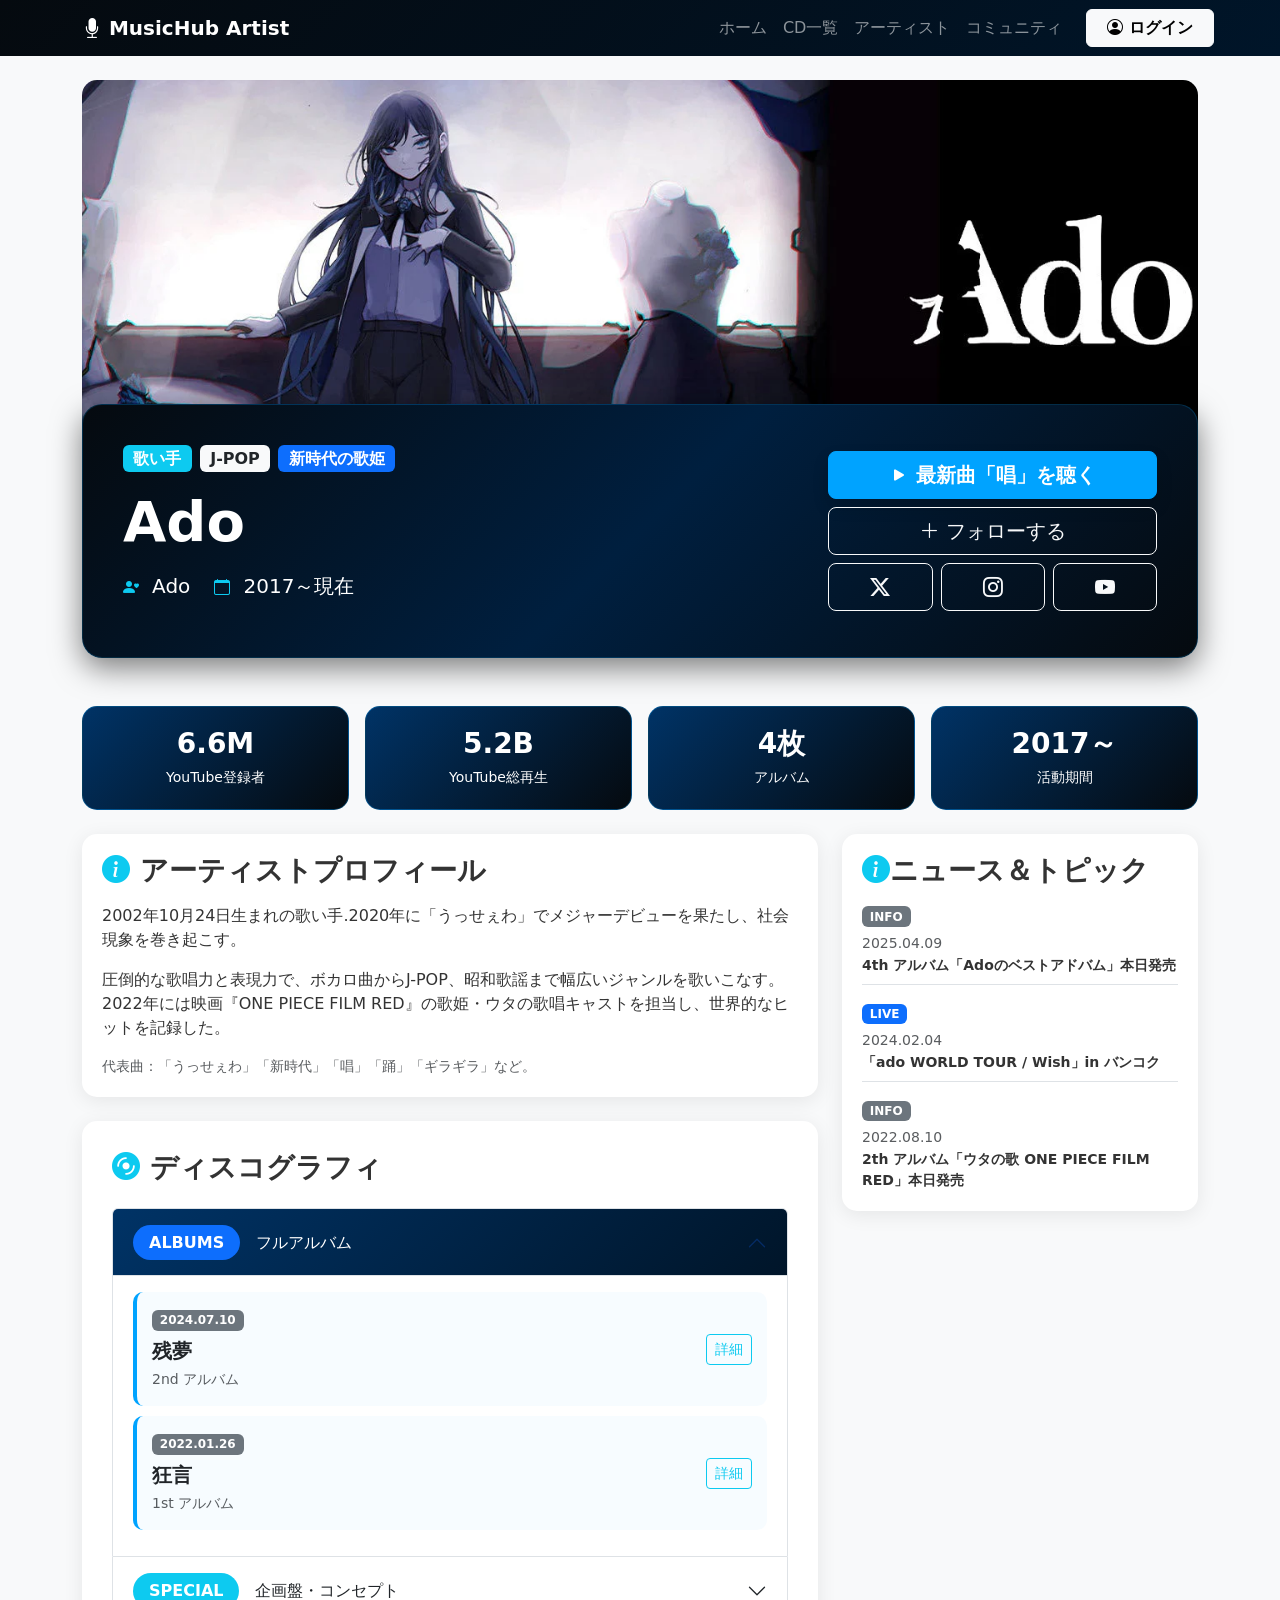
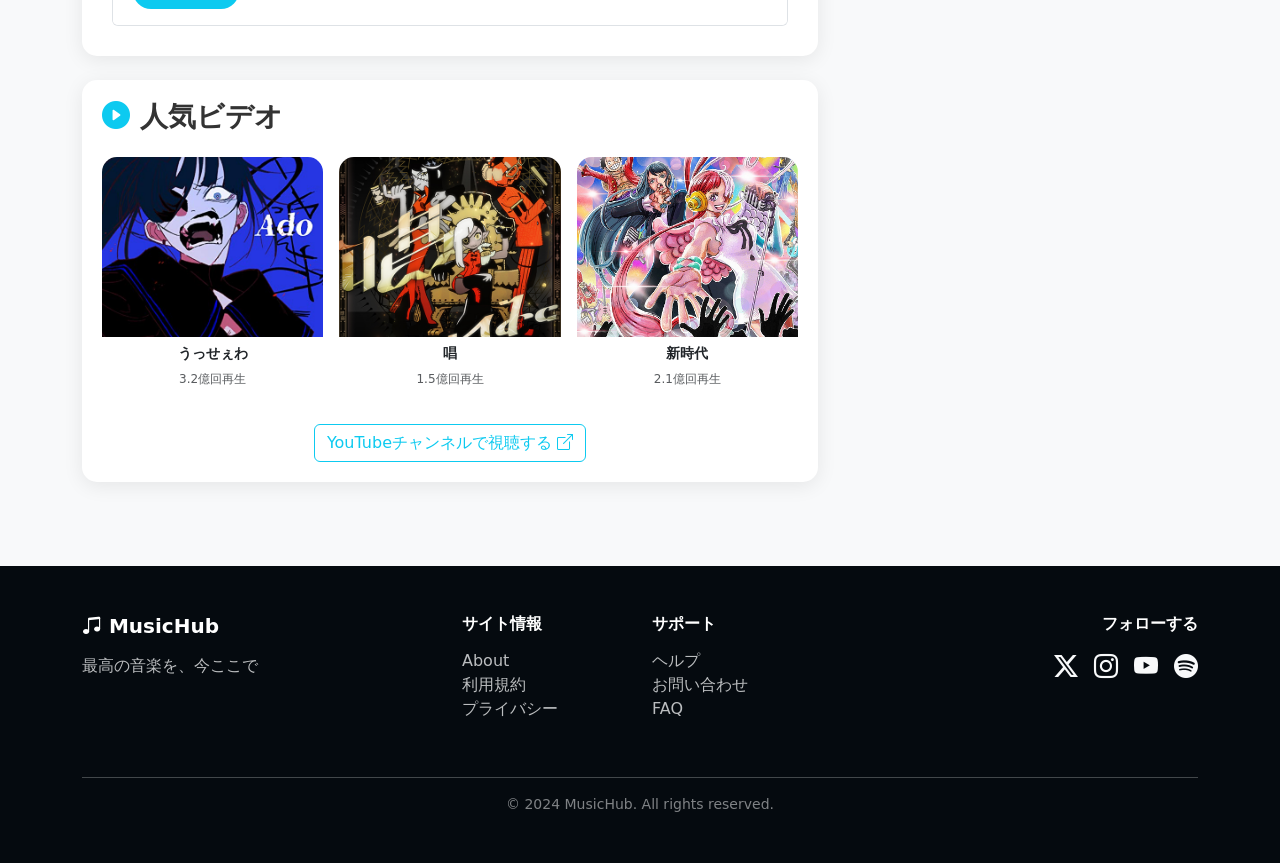
==== ado.html @ a4edc893 "最終課題" ====
<!DOCTYPE html>
<html lang="ja">

<head>
    <meta charset="UTF-8">
    <meta name="viewport" content="width=device-width, initial-scale=1.0">
    <title>Ado OFFICIAL SITE - LiveHub</title>
    <link href="https://cdn.jsdelivr.net/npm/bootstrap@5.3.0/dist/css/bootstrap.min.css" rel="stylesheet">
    <link rel="stylesheet" href="https://cdn.jsdelivr.net/npm/bootstrap-icons@1.11.0/font/bootstrap-icons.css">
    <style>
        :root {
            --primary-color: #001529;
            --secondary-color: #003366;
            --accent-color: #00a3ff;
            --dark-bg: #050a0f;
        }

        body {
            background-color: #f8f9fa;
            color: #333;
        }

        .navbar {
            background: linear-gradient(135deg, var(--dark-bg) 0%, var(--primary-color) 100%);
        }

        /* 画像の高さをレスポンシブに調整 */
        .hero-image {
            width: 100%;
            height: 250px; /* スマホ用 */
            object-fit: cover;
            border-radius: 20px;
        }

        .carousel-item img {
            height: 250px; /* スマホ用 */
            object-fit: cover;
            border-radius: 15px;
        }

        /* PC（タブレット以上）での画像高さ設定 */
        @media (min-width: 768px) {
            .hero-image { height: 450px; }
            .carousel-item img { height: 400px; }
        }

        .event-header {
            background: linear-gradient(135deg, var(--dark-bg) 0%, #001f3f 50%, #050a0f 100%);
            color: white;
            padding: 20px; /* スマホ用 */
            border-radius: 20px;
            margin-top: -30px; /* スマホでは重なりを浅く */
            position: relative;
            z-index: 1;
            border: 1px solid rgba(0, 163, 255, 0.2);
            box-shadow: 0 10px 30px rgba(0, 0, 0, 0.5);
        }

        /* PC（デスクトップ以上）でのヘッダー余白と重なり */
        @media (min-width: 992px) {
            .event-header {
                padding: 40px;
                margin-top: -100px;
            }
        }

        /* スマホでの見出しサイズ微調整 */
        @media (max-width: 576px) {
            .display-4 { font-size: 2.5rem; }
        }

        .info-card {
            background: white;
            border-radius: 15px;
            padding: 20px;
            box-shadow: 0 4px 20px rgba(0, 0, 0, 0.08);
            margin-bottom: 20px;
        }

        .artist-card {
            transition: transform 0.3s ease;
            cursor: pointer;
            border: none;
            border-radius: 15px;
            overflow: hidden;
            margin-bottom: 10px;
        }

        .artist-card:hover {
            transform: translateY(-10px);
            box-shadow: 0 4px 20px rgba(0, 0, 0, 0.08);
        }

        .artist-img {
            width: 100%;
            height: 150px; /* スマホ用 */
            object-fit: cover;
        }

        @media (min-width: 768px) {
            .artist-img { height: 180px; }
        }

        .timetable-section {
            background: white;
            border-radius: 15px;
            padding: 20px; /* スマホ用 */
            box-shadow: 0 4px 20px rgba(0, 0, 0, 0.08);
        }

        @media (min-width: 768px) {
            .timetable-section { padding: 30px; }
        }

        .accordion-button:not(.collapsed) {
            background: linear-gradient(135deg, var(--secondary-color), var(--primary-color));
            color: white;
        }

        .stage-badge {
            padding: 0.5rem 1rem;
            border-radius: 20px;
            font-weight: 600;
        }

        .time-slot {
            background: rgba(0, 163, 255, 0.03);
            padding: 15px;
            border-radius: 10px;
            border-left: 4px solid var(--accent-color);
            margin-bottom: 10px;
        }

        .stat-box {
            background: linear-gradient(135deg, var(--secondary-color), var(--dark-bg));
            color: white;
            padding: 15px; /* スマホ用 */
            border-radius: 15px;
            text-align: center;
            border: 1px solid rgba(0, 163, 255, 0.3);
            height: 100%;
        }

        @media (min-width: 768px) {
            .stat-box { padding: 20px; }
        }

        footer {
            background-color: var(--dark-bg);
            color: white;
            margin-top: 60px;
        }

        .btn-info {
            background-color: var(--accent-color);
            border-color: var(--accent-color);
            color: white;
        }

        /* リンクの装飾リセット */
        .text-reset { color: inherit !important; }
    </style>
</head>

<body>
    <nav class="navbar navbar-expand-lg navbar-dark sticky-top">
        <div class="container">
            <a class="navbar-brand fw-bold" href="#">
                <i class="bi bi-mic-fill"></i> MusicHub Artist
            </a>
            <button class="navbar-toggler" type="button" data-bs-toggle="collapse" data-bs-target="#navbarNav">
                <span class="navbar-toggler-icon"></span>
            </button>
            <div class="collapse navbar-collapse" id="navbarNav">
                <ul class="navbar-nav ms-auto">
                    <li class="nav-item">
                        <a class="nav-link" href="index.html">ホーム</a>
                    </li>
                    <li class="nav-item">
                        <a class="nav-link" href="CD.html">CD一覧</a>
                    </li>
                    <li class="nav-item">
                        <a class="nav-link" href="artist.html">アーティスト</a>
                    </li>
                    <li class="nav-item">
                        <a class="nav-link" href="server.html">コミュニティ</a>
                    </li>
                </ul>
                <a href="login-page.html" class="text-decoration-none text-reset">
                    <button class="btn btn-light ms-lg-3 mt-2 mt-lg-0 fw-bold w-100 w-lg-auto">
                        <i class="bi bi-person-circle"></i> ログイン
                    </button>
                </a>
            </div>
        </div>
    </nav>

    <div class="container mt-4">

        <div id="artistCarousel" class="carousel slide mb-4" data-bs-ride="carousel">
            <div class="carousel-inner">
                <div class="carousel-item active">
                    <img src="img/20230426_ado__header.webp" class="d-block w-100" alt="最新アルバムビジュアル">
                </div>
            </div>
        </div>

        <div class="event-header mb-5">
            <div class="row align-items-center">
                <div class="col-lg-8">
                    <div class="d-flex flex-wrap gap-2 mb-3">
                        <span class="badge bg-info fs-6">歌い手</span>
                        <span class="badge bg-light text-dark fs-6">J-POP</span>
                        <span class="badge bg-primary fs-6">新時代の歌姫</span>
                    </div>
                    <h1 class="display-4 fw-bold mb-3">Ado</h1>
                    <div class="d-flex flex-wrap gap-3 gap-md-4 mb-3">
                        <div>
                            <i class="bi bi-person-heart text-info"></i>
                            <span class="ms-2 fs-5">Ado</span>
                        </div>
                        <div>
                            <i class="bi bi-calendar text-info"></i>
                            <span class="ms-2 fs-5">2017～現在</span>
                        </div>
                    </div>

                </div>
                <div class="col-lg-4 text-lg-end">
                    <button class="btn btn-info btn-lg fw-bold mb-2 w-100 shadow">
                        <i class="bi bi-play-fill"></i> 最新曲「唱」を聴く
                    </button>
                    <button class="btn btn-outline-light btn-lg w-100 mb-2">
                        <i class="bi bi-plus-lg"></i> フォローする
                    </button>
                    <div class="d-flex gap-2">
                        <button class="btn btn-outline-light btn-lg flex-grow-1"><i
                                class="bi bi-twitter-x"></i></button>
                        <button class="btn btn-outline-light btn-lg flex-grow-1"><i
                                class="bi bi-instagram"></i></button>
                        <button class="btn btn-outline-light btn-lg flex-grow-1"><i class="bi bi-youtube"></i></button>
                    </div>
                </div>
            </div>
        </div>

        <div class="row g-2 g-md-3 mb-4">
            <div class="col-6 col-md-3">
                <div class="stat-box">
                    <h3 class="fw-bold mb-1">6.6M</h3>
                    <small>YouTube登録者</small>
                </div>
            </div>
            <div class="col-6 col-md-3">
                <div class="stat-box">
                    <h3 class="fw-bold mb-1">5.2B</h3>
                    <small>YouTube総再生</small>
                </div>
            </div>
            <div class="col-6 col-md-3">
                <div class="stat-box">
                    <h3 class="fw-bold mb-1">4枚</h3>
                    <small>アルバム</small>
                </div>
            </div>
            <div class="col-6 col-md-3">
                <div class="stat-box">
                    <h3 class="fw-bold mb-1">2017～</h3>
                    <small>活動期間</small>
                </div>
            </div>
        </div>

        <div class="row">
            <div class="col-lg-8">
                <div class="info-card mb-4">
                    <h3 class="fw-bold mb-3"><i class="bi bi-info-circle-fill text-info"></i> アーティストプロフィール</h3>
                    <p class="mb-3">
                        2002年10月24日生まれの歌い手.2020年に「うっせぇわ」でメジャーデビューを果たし、社会現象を巻き起こす。
                    </p>
                    <p class="mb-3">
                        圧倒的な歌唱力と表現力で、ボカロ曲からJ-POP、昭和歌謡まで幅広いジャンルを歌いこなす。2022年には映画『ONE PIECE FILM
                        RED』の歌姫・ウタの歌唱キャストを担当し、世界的なヒットを記録した。
                    </p>
                    <p class="mb-0 text-muted small">
                        代表曲：「うっせぇわ」「新時代」「唱」「踊」「ギラギラ」など。
                    </p>
                </div>

                <div class="timetable-section mb-4">
                    <h3 class="fw-bold mb-4"><i class="bi bi-disc-fill text-info"></i> ディスコグラフィ</h3>

                    <div class="accordion" id="discographyAccordion">
                        <div class="accordion-item">
                            <h2 class="accordion-header">
                                <button class="accordion-button" type="button" data-bs-toggle="collapse"
                                    data-bs-target="#albums">
                                    <span class="stage-badge bg-primary text-white me-2 me-md-3">ALBUMS</span>
                                    フルアルバム
                                </button>
                            </h2>
                            <div id="albums" class="accordion-collapse collapse show"
                                data-bs-parent="#discographyAccordion">
                                <div class="accordion-body">
                                    <div class="time-slot">
                                        <div class="d-flex justify-content-between align-items-center">
                                            <div>
                                                <span class="badge bg-secondary">2024.07.10</span>
                                                <h5 class="mb-1 mt-2 fw-bold">残夢</h5>
                                                <small class="text-muted">2nd アルバム</small>
                                            </div>
                                            <button class="btn btn-sm btn-outline-info">詳細</button>
                                        </div>
                                    </div>
                                    <div class="time-slot">
                                        <div class="d-flex justify-content-between align-items-center">
                                            <div>
                                                <span class="badge bg-secondary">2022.01.26</span>
                                                <h5 class="mb-1 mt-2 fw-bold">狂言</h5>
                                                <small class="text-muted">1st アルバム</small>
                                            </div>
                                            <button class="btn btn-sm btn-outline-info">詳細</button>
                                        </div>
                                    </div>
                                </div>
                            </div>
                        </div>

                        <div class="accordion-item">
                            <h2 class="accordion-header">
                                <button class="accordion-button collapsed" type="button" data-bs-toggle="collapse"
                                    data-bs-target="#singles">
                                    <span class="stage-badge bg-info text-white me-2 me-md-3">SPECIAL</span>
                                    企画盤・コンセプト
                                </button>
                            </h2>
                            <div id="singles" class="accordion-collapse collapse"
                                data-bs-parent="#discographyAccordion">
                                <div class="accordion-body">
                                    <div class="time-slot">
                                        <div class="d-flex justify-content-between align-items-center">
                                            <div>
                                                <span class="badge bg-secondary">2023.12.13</span>
                                                <h5 class="mb-1 mt-2 fw-bold">Adoの歌ってみたアルバム</h5>
                                                <small class="text-muted">カバーアルバム</small>
                                            </div>
                                            <button class="btn btn-sm btn-outline-info">詳細</button>
                                        </div>
                                    </div>
                                    <div class="time-slot">
                                        <div class="d-flex justify-content-between align-items-center">
                                            <div>
                                                <span class="badge bg-secondary">2022.08.10</span>
                                                <h5 class="mb-1 mt-2 fw-bold">ウタの歌 ONE PIECE FILM RED</h5>
                                                <small class="text-muted">劇中歌集</small>
                                            </div>
                                            <button class="btn btn-sm btn-outline-info">詳細</button>
                                        </div>
                                    </div>
                                </div>
                            </div>
                        </div>
                    </div>
                </div>

                <div class="info-card mb-4">
                    <h3 class="fw-bold mb-4"><i class="bi bi-play-circle-fill text-info"></i> 人気ビデオ</h3>
                    <div class="row g-3">
                        <div class="col-6 col-md-4">
                            <div class="card artist-card">
                                <img src="img/うっせえわ.jpg" class="artist-img" alt="うっせぇわ">
                                <div class="card-body p-2 text-center">
                                    <h6 class="fw-bold mb-1 small">うっせぇわ</h6>
                                    <small class="text-muted" style="font-size: 0.75rem;">3.2億回再生</small>
                                </div>
                            </div>
                        </div>
                        <div class="col-6 col-md-4">
                            <div class="card artist-card">
                                <img src="img/唱.jpg" class="artist-img" alt="唱">
                                <div class="card-body p-2 text-center">
                                    <h6 class="fw-bold mb-1 small">唱</h6>
                                    <small class="text-muted" style="font-size: 0.75rem;">1.5億回再生</small>
                                </div>
                            </div>
                        </div>
                        <div class="col-6 col-md-4">
                            <div class="card artist-card">
                                <img src="img/新時代.jpg" class="artist-img" alt="新時代">
                                <div class="card-body p-2 text-center">
                                    <h6 class="fw-bold mb-1 small">新時代</h6>
                                    <small class="text-muted" style="font-size: 0.75rem;">2.1億回再生</small>
                                </div>
                            </div>
                        </div>
                    </div>
                    <div class="text-center mt-3">
                        <a href="https://youtube.com/@ado1024?si=K6MfschqUSxtCkUg"
                            class="btn btn-outline-info w-30 w-md-auto text-decoration-none">
                            YouTubeチャンネルで視聴する <i class="bi bi-box-arrow-up-right"></i>
                        </a>
                    </div>
                </div>
            </div>

            <div class="col-lg-4">
                <div class="info-card mb-4">
                    <h3 class="fw-bold mb-3"><i class="bi bi-info-circle-fill text-info"></i>ニュース＆トピック</h3>
                    <div class="mb-3 border-bottom pb-2">
                        <span class="badge bg-secondary mb-1">INFO</span><br>
                        <small class="text-muted">2025.04.09</small>
                        <p class="mb-0 fw-bold small">4th アルバム「Adoのベストアドバム」本日発売</p>
                    </div>
                    <div class="mb-3 border-bottom pb-2">
                        <span class="badge bg-primary mb-1">LIVE</span><br>
                        <small class="text-muted">2024.02.04</small>
                        <p class="mb-0 fw-bold small">「ado WORLD TOUR / Wish」in バンコク</p>
                    </div>
                    <div class="mb-0">
                        <span class="badge bg-secondary mb-1">INFO</span><br>
                        <small class="text-muted">2022.08.10</small>
                        <p class="mb-0 fw-bold small">2th アルバム「ウタの歌 ONE PIECE FILM RED」本日発売</p>
                    </div>
                </div>
            </div>
        </div>
    </div>

   <footer class="py-5">
        <div class="container">
            <div class="row">
                <div class="col-md-4 mb-4">
                    <h5 class="fw-bold mb-3"><i class="bi bi-music-note-beamed"></i> MusicHub</h5>
                    <p class="text-light opacity-75">最高の音楽を、今ここで</p>
                </div>
                <div class="col-md-2 col-6 mb-4">
                    <h6 class="fw-bold mb-3">サイト情報</h6>
                    <ul class="list-unstyled">
                        <li><a href="#" class="text-light text-decoration-none opacity-75">About</a></li>
                        <li><a href="#" class="text-light text-decoration-none opacity-75">利用規約</a></li>
                        <li><a href="#" class="text-light text-decoration-none opacity-75">プライバシー</a></li>
                    </ul>
                </div>
                <div class="col-md-2 col-6 mb-4">
                    <h6 class="fw-bold mb-3">サポート</h6>
                    <ul class="list-unstyled">
                        <li><a href="#" class="text-light text-decoration-none opacity-75">ヘルプ</a></li>
                        <li><a href="#" class="text-light text-decoration-none opacity-75">お問い合わせ</a></li>
                        <li><a href="#" class="text-light text-decoration-none opacity-75">FAQ</a></li>
                    </ul>
                </div>
                <div class="col-md-4 mb-4 text-md-end">
                    <h6 class="fw-bold mb-3">フォローする</h6>
                    <div class="d-flex gap-3 justify-content-md-end">
                        <a href="#" class="text-light"><i class="bi bi-twitter-x fs-4"></i></a>
                        <a href="#" class="text-light"><i class="bi bi-instagram fs-4"></i></a>
                        <a href="#" class="text-light"><i class="bi bi-youtube fs-4"></i></a>
                        <a href="#" class="text-light"><i class="bi bi-spotify fs-4"></i></a>
                    </div>
                </div>
            </div>
            <hr class="border-light opacity-25">
            <p class="text-center text-light opacity-50 mb-0 small">&copy; 2024 MusicHub. All rights reserved.</p>
        </div>
    </footer>

    <script src="https://cdn.jsdelivr.net/npm/bootstrap@5.3.0/dist/js/bootstrap.bundle.min.js"></script>
</body>

</html>
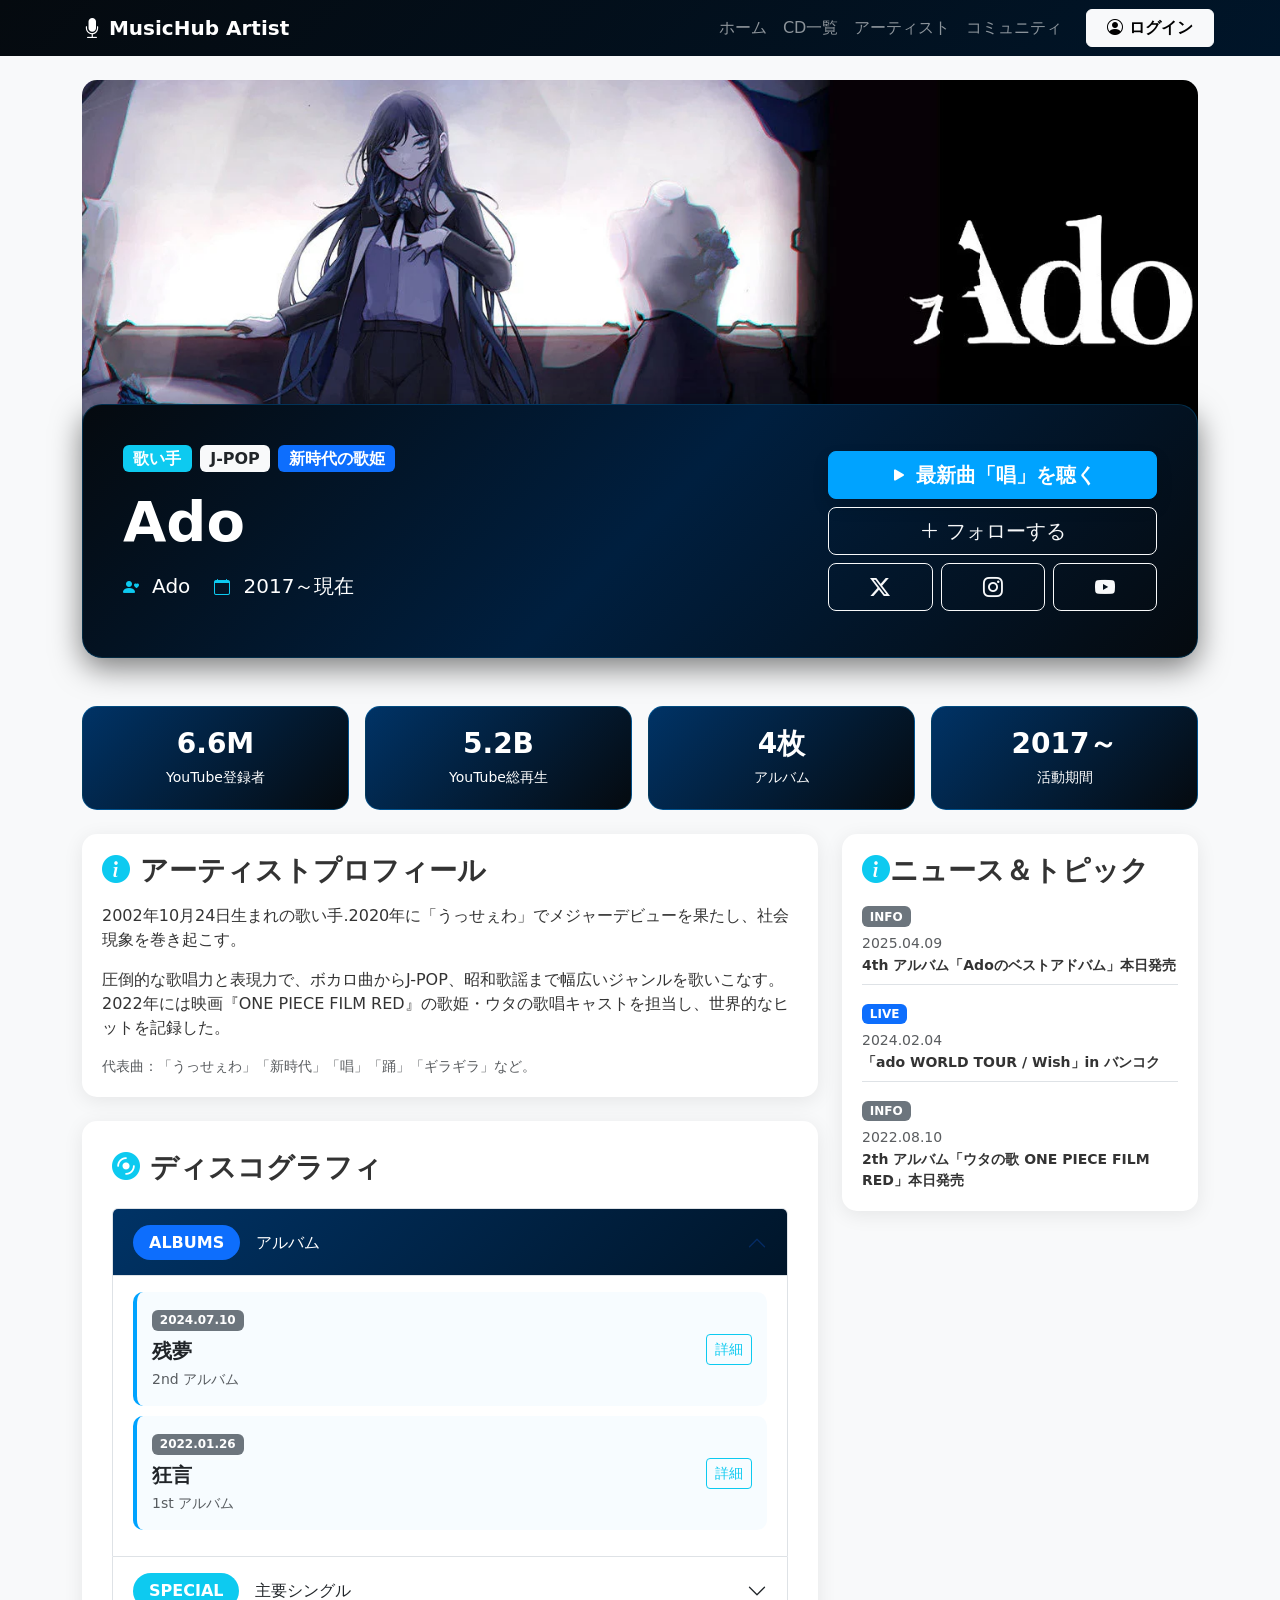
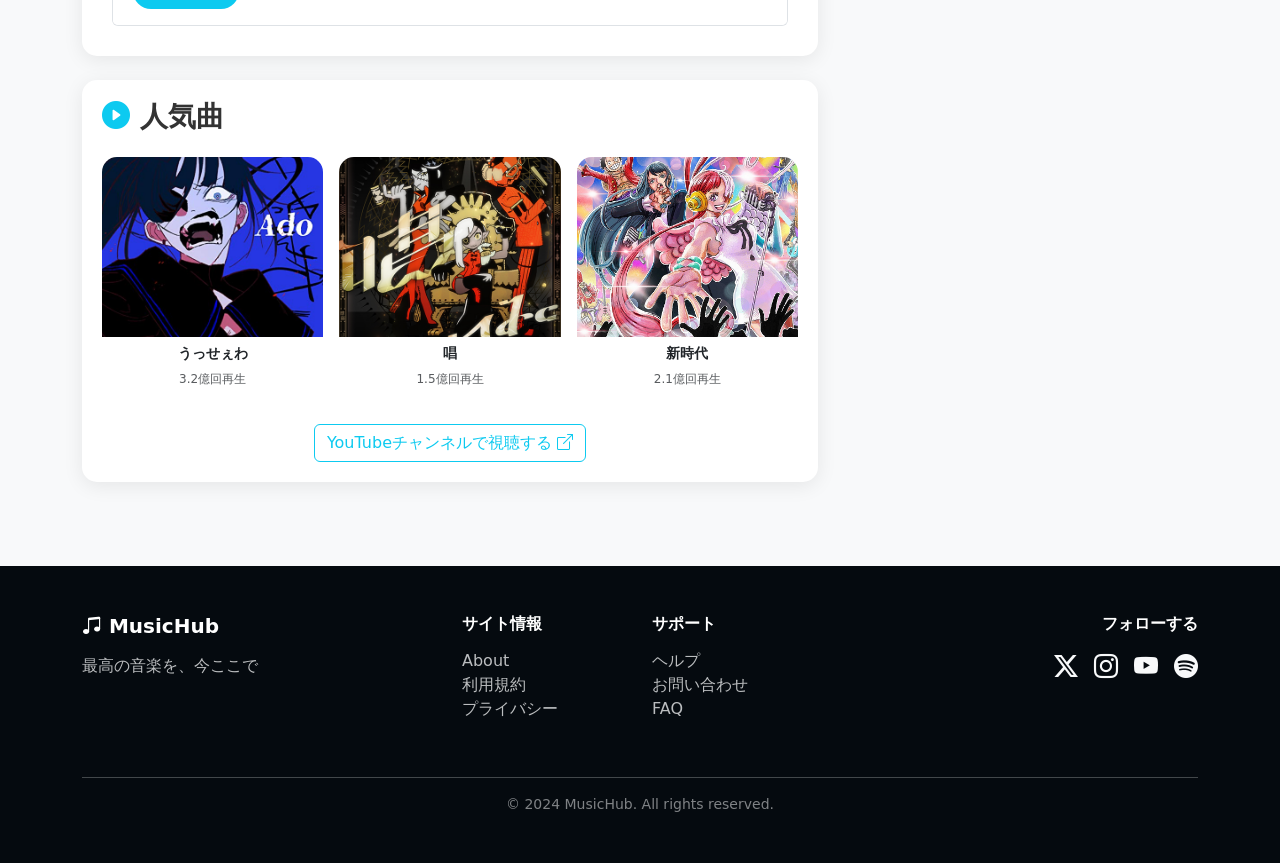
==== commit 31e92a52: "最終課題" ====
--- a/ado.html
+++ b/ado.html
@@ -296,7 +296,7 @@
                                 <button class="accordion-button" type="button" data-bs-toggle="collapse"
                                     data-bs-target="#albums">
                                     <span class="stage-badge bg-primary text-white me-2 me-md-3">ALBUMS</span>
-                                    フルアルバム
+                                    アルバム
                                 </button>
                             </h2>
                             <div id="albums" class="accordion-collapse collapse show"
@@ -331,7 +331,7 @@
                                 <button class="accordion-button collapsed" type="button" data-bs-toggle="collapse"
                                     data-bs-target="#singles">
                                     <span class="stage-badge bg-info text-white me-2 me-md-3">SPECIAL</span>
-                                    企画盤・コンセプト
+                                    主要シングル
                                 </button>
                             </h2>
                             <div id="singles" class="accordion-collapse collapse"
@@ -340,9 +340,9 @@
                                     <div class="time-slot">
                                         <div class="d-flex justify-content-between align-items-center">
                                             <div>
-                                                <span class="badge bg-secondary">2023.12.13</span>
-                                                <h5 class="mb-1 mt-2 fw-bold">Adoの歌ってみたアルバム</h5>
-                                                <small class="text-muted">カバーアルバム</small>
+                                                <span class="badge bg-secondary">2022.06.08</span>
+                                                <h5 class="mb-1 mt-2 fw-bold">「新時代」</h5>
+                                                <small class="text-muted"> 劇場版「ONE PIECE FILM RED」テーマソング</small>
                                             </div>
                                             <button class="btn btn-sm btn-outline-info">詳細</button>
                                         </div>
@@ -350,9 +350,9 @@
                                     <div class="time-slot">
                                         <div class="d-flex justify-content-between align-items-center">
                                             <div>
-                                                <span class="badge bg-secondary">2022.08.10</span>
-                                                <h5 class="mb-1 mt-2 fw-bold">ウタの歌 ONE PIECE FILM RED</h5>
-                                                <small class="text-muted">劇中歌集</small>
+                                                <span class="badge bg-secondary">2020.10.23</span>
+                                                <h5 class="mb-1 mt-2 fw-bold">「うっせえわ」</h5>
+                                                <small class="text-muted">世界的ヒット曲</small>
                                             </div>
                                             <button class="btn btn-sm btn-outline-info">詳細</button>
                                         </div>
@@ -364,7 +364,7 @@
                 </div>
 
                 <div class="info-card mb-4">
-                    <h3 class="fw-bold mb-4"><i class="bi bi-play-circle-fill text-info"></i> 人気ビデオ</h3>
+                    <h3 class="fw-bold mb-4"><i class="bi bi-play-circle-fill text-info"></i> 人気曲</h3>
                     <div class="row g-3">
                         <div class="col-6 col-md-4">
                             <div class="card artist-card">
